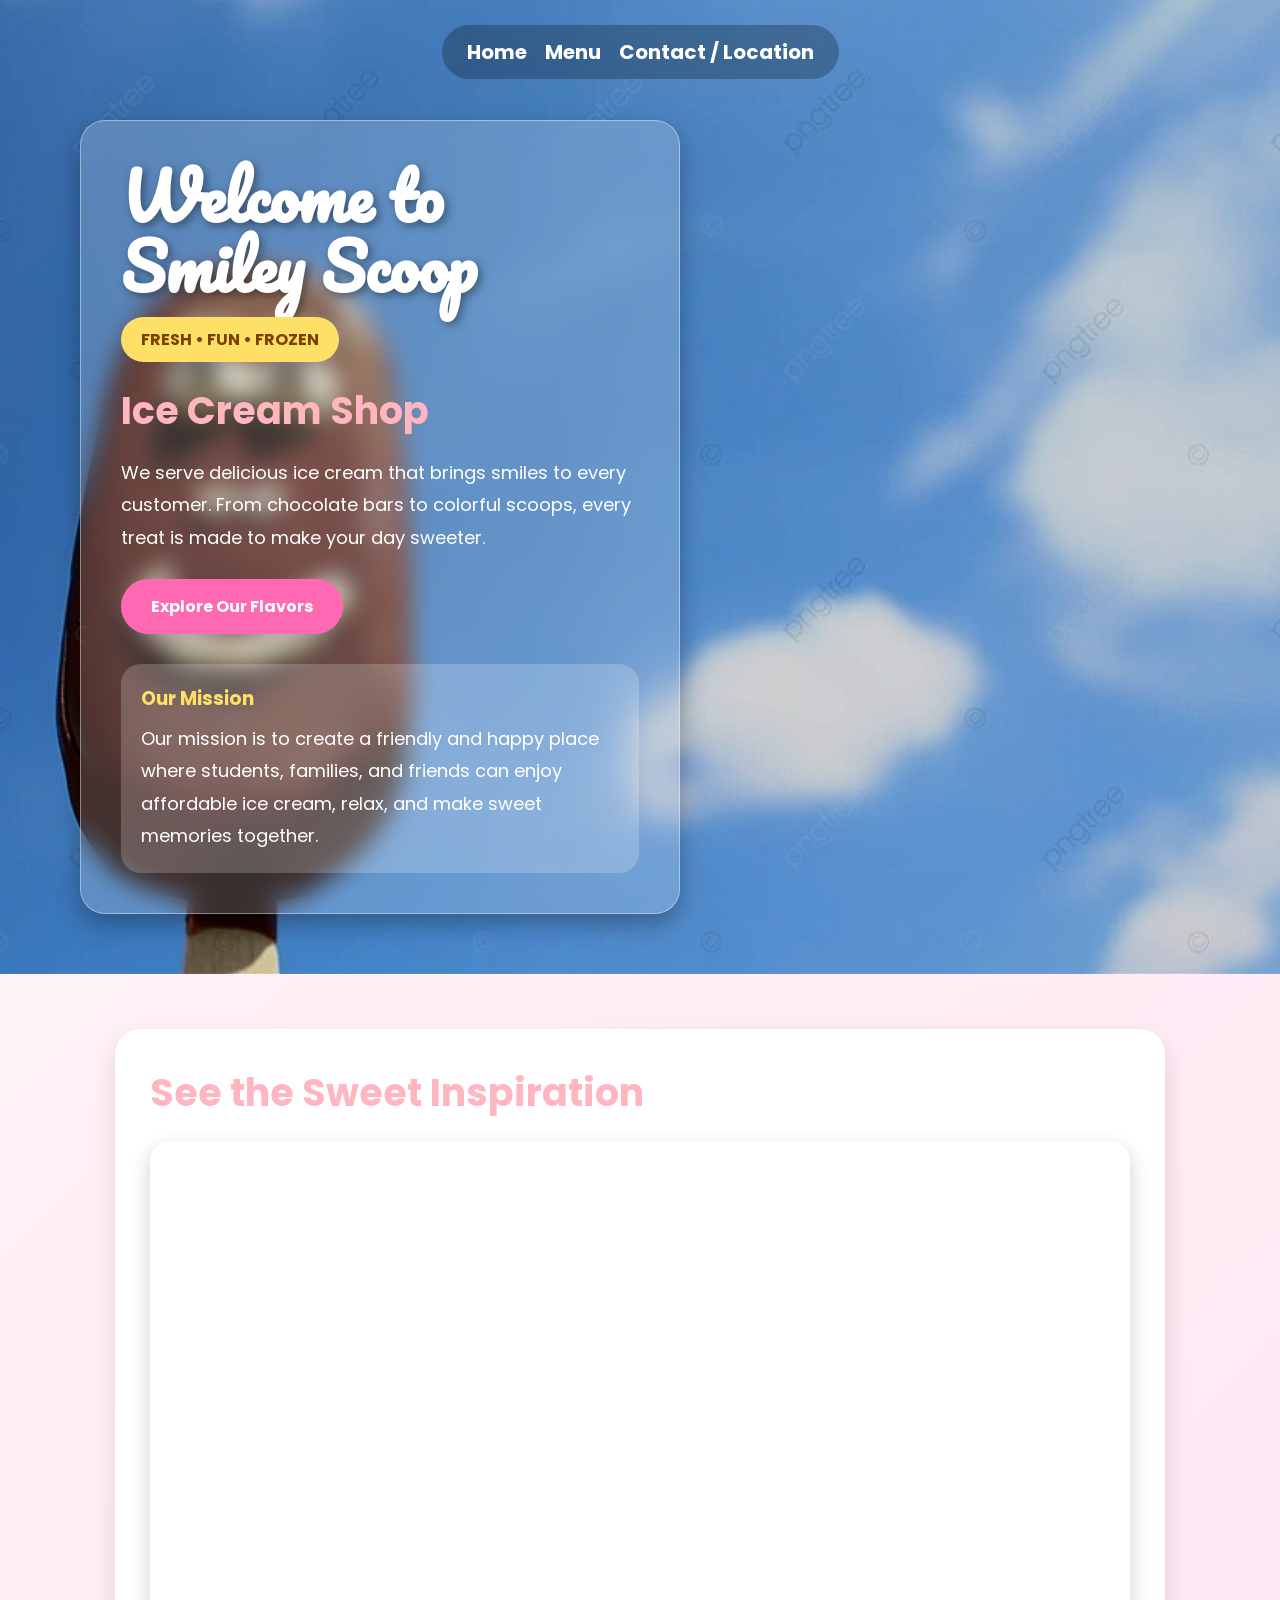
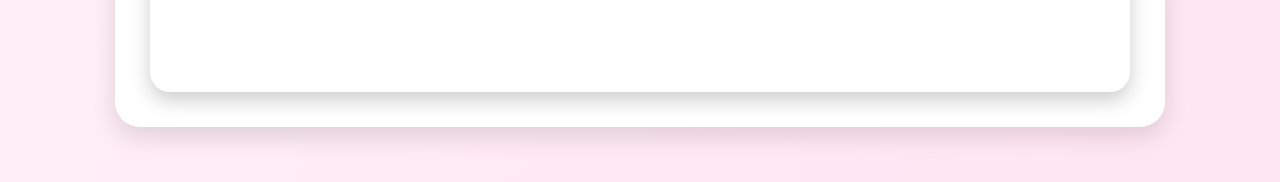
==== index.html @ 769e4f55 "Add files via upload" ====
<!DOCTYPE html>
<html lang="en">
<head>
    <meta charset="UTF-8">
    <meta name="viewport" content="width=device-width, initial-scale=1.0">
    <title>Smiley Scoop</title>
    <link rel="stylesheet" href="style.css">
    <link href="https://fonts.googleapis.com/css2?family=Pacifico&family=Poppins:wght@300;400;600;700&display=swap" rel="stylesheet">
</head>
<body>
<header>
    <nav>
        <a href="index.html">Home</a>
        <a href="menu.html">Menu</a>
        <a href="contact.html">Contact / Location</a>
    </nav>
</header>

<main>
    <section class="hero home-page">
        <div class="content-box">
            <h1>Welcome to<br>Smiley Scoop</h1>
            <span class="badge">FRESH • FUN • FROZEN</span>
            <h2>Ice Cream Shop</h2>
            <p>We serve delicious ice cream that brings smiles to every customer. From chocolate bars to colorful scoops, every treat is made to make your day sweeter.</p>
            <a href="menu.html" class="btn">Explore Our Flavors </a>

            <div class="mission">
                <h3> Our Mission</h3>
                <p>Our mission is to create a friendly and happy place where students, families, and friends can enjoy affordable ice cream, relax, and make sweet memories together.</p>
            </div>
        </div>
    </section>

    <section class="video-section">
        <div class="wide-box">
            <h2>See the Sweet Inspiration</h2>
            
            <div class="iframe-wrapper">
                <iframe src="https://www.youtube.com/embed/40yiEGPtCiY" title="Smiley Scoop inspiration video" allow="accelerometer; autoplay; clipboard-write; encrypted-media; gyroscope; picture-in-picture; web-share" allowfullscreen></iframe>
            </div>
        </div>
    </section>
</main>
</body>
</html>
---- style.css ----
*{margin:0;padding:0;box-sizing:border-box;}
body{font-family:'Poppins',sans-serif;background:#fff2f8;color:#3b2b2b;}
header{position:absolute;top:0;left:0;width:100%;padding:25px;z-index:10;text-align:center;}
nav{display:inline-flex;gap:18px;flex-wrap:wrap;justify-content:center;background:rgba(0,0,0,.25);padding:12px 25px;border-radius:40px;backdrop-filter:blur(8px);}
nav a{color:white;text-decoration:none;font-size:20px;font-weight:bold;}
nav a:hover{color:#ffe066;}
.hero{min-height:100vh;background-image:linear-gradient(rgba(0,0,0,.18),rgba(0,0,0,.18)),url("icecream-background.png");background-size:cover;background-position:center;display:flex;align-items:center;padding:120px 40px 60px 80px;}
.home-page{padding-left:80px;}
.content-box{width:600px;background:rgba(255,255,255,.18);backdrop-filter:blur(12px);padding:40px;border-radius:25px;color:white;border:1px solid rgba(255,255,255,.4);box-shadow:0 10px 25px rgba(0,0,0,.3);}
.content-box h1{font-family:'Pacifico',cursive;font-size:64px;line-height:1.1;margin-bottom:15px;text-shadow:3px 3px 10px rgba(0,0,0,.4);}
.badge{display:inline-block;background:#ffe066;color:#7b3f00;padding:10px 20px;border-radius:30px;font-weight:bold;margin-bottom:20px;}
.content-box h2,.wide-box h2{color:#ffb6c1;font-size:38px;margin-bottom:18px;}
.content-box p,.wide-box p{font-size:18px;line-height:1.8;}
.btn{display:inline-block;margin-top:25px;padding:15px 30px;background:#ff69b4;color:white;text-decoration:none;border-radius:40px;font-weight:bold;}
.btn:hover{background:#ff1493;}
.mission{margin-top:30px;background:rgba(255,255,255,.2);padding:20px;border-radius:20px;}
.mission h3{color:#ffe066;margin-bottom:10px;}
.contact-page,.menu-page{justify-content:center;padding-left:30px;padding-right:30px;}
.contact-box{width:1100px;margin-top:40px;}
.contact-grid{display:grid;grid-template-columns:repeat(2,1fr);gap:15px;margin-top:10px;}
.info-card{background:rgba(255,255,255,.22);padding:15px 20px;border-radius:18px;border:1px solid rgba(255,255,255,.3);}
.info-card h3{color:#ffe066;margin-bottom:8px;}
.info-card p{font-size:16px;}
.hours-section{margin-top:25px;}
.table-row{display:flex;gap:18px;align-items:flex-start;flex-wrap:wrap;}
table{flex:1;min-width:250px;border-collapse:collapse;background:rgba(255,255,255,.9);color:#3b2b2b;border-radius:14px;overflow:hidden;}
caption{background:#ff69b4;color:white;font-weight:700;padding:10px;}
th,td{border:1px solid #ffd1e6;padding:10px;text-align:center;font-size:14px;}
th{background:#ffe066;color:#7b3f00;}
.menu-box{width:1050px;}
.menu-category{margin-top:25px;}
.flavor-grid{display:grid;grid-template-columns:repeat(5,1fr);gap:18px;}
.flavor-card{background:rgba(255,255,255,.9);color:#3b2b2b;padding:15px;border-radius:20px;text-align:center;transition:.3s;}
.flavor-card:hover{transform:translateY(-5px);background:#fff8dc;}
.flavor-card img{width:100%;height:100px;object-fit:contain;margin-bottom:10px;}
.flavor-card h3{color:#ff1493;margin-bottom:8px;}
.flavor-card p{font-size:14px;line-height:1.5;}
.price-list{background:rgba(255,255,255,.22);border-radius:20px;padding:10px 20px;}
.price-row{display:flex;justify-content:space-between;gap:20px;border-bottom:1px solid rgba(255,255,255,.35);padding:12px 0;font-size:18px;}
.price-row:last-child{border-bottom:none;}
.price-row strong{color:#ffe066;}
.flexbox-section{background:rgba(255,255,255,.2);padding:22px;border-radius:22px;}
.two-column-list{display:flex;gap:25px;margin-top:15px;}
.two-column-list div{flex:1;background:rgba(255,255,255,.88);color:#3b2b2b;border-radius:18px;padding:20px;}
.two-column-list h3{color:#ff1493;margin-bottom:10px;}
.two-column-list ul{padding-left:22px;line-height:2;}
.video-section,.map-section{padding:55px 25px;background:linear-gradient(135deg,#fff2f8,#ffe6f2);}
.wide-box{max-width:1050px;margin:auto;background:white;padding:35px;border-radius:25px;box-shadow:0 10px 25px rgba(0,0,0,.12);}
.iframe-wrapper{position:relative;width:100%;padding-top:56.25%;margin-top:20px;border-radius:20px;overflow:hidden;box-shadow:0 8px 20px rgba(0,0,0,.2);}
.iframe-wrapper iframe{position:absolute;top:0;left:0;width:100%;height:100%;border:0;}
.map-grid{display:flex;gap:25px;margin-top:20px;}
.map-card{flex:1;background:#fff7fb;padding:18px;border-radius:20px;border:2px solid #ffd1e6;}
.map-card h3{color:#ff1493;margin-bottom:12px;}
.map-card iframe{width:100%;height:330px;border:0;border-radius:15px;}
@media (max-width:900px){
    header{position:static;background:#ff69b4;}
    .hero{padding:35px 20px;}
    .content-box,.contact-box,.menu-box{width:100%;}
    .content-box h1{font-size:48px;}
    .flavor-grid{grid-template-columns:repeat(2,1fr);}
    .contact-grid,.map-grid,.two-column-list{flex-direction:column;display:flex;}
}
@media (max-width:520px){.flavor-grid{grid-template-columns:1fr;}nav a{font-size:16px;}.price-row{font-size:15px;}}
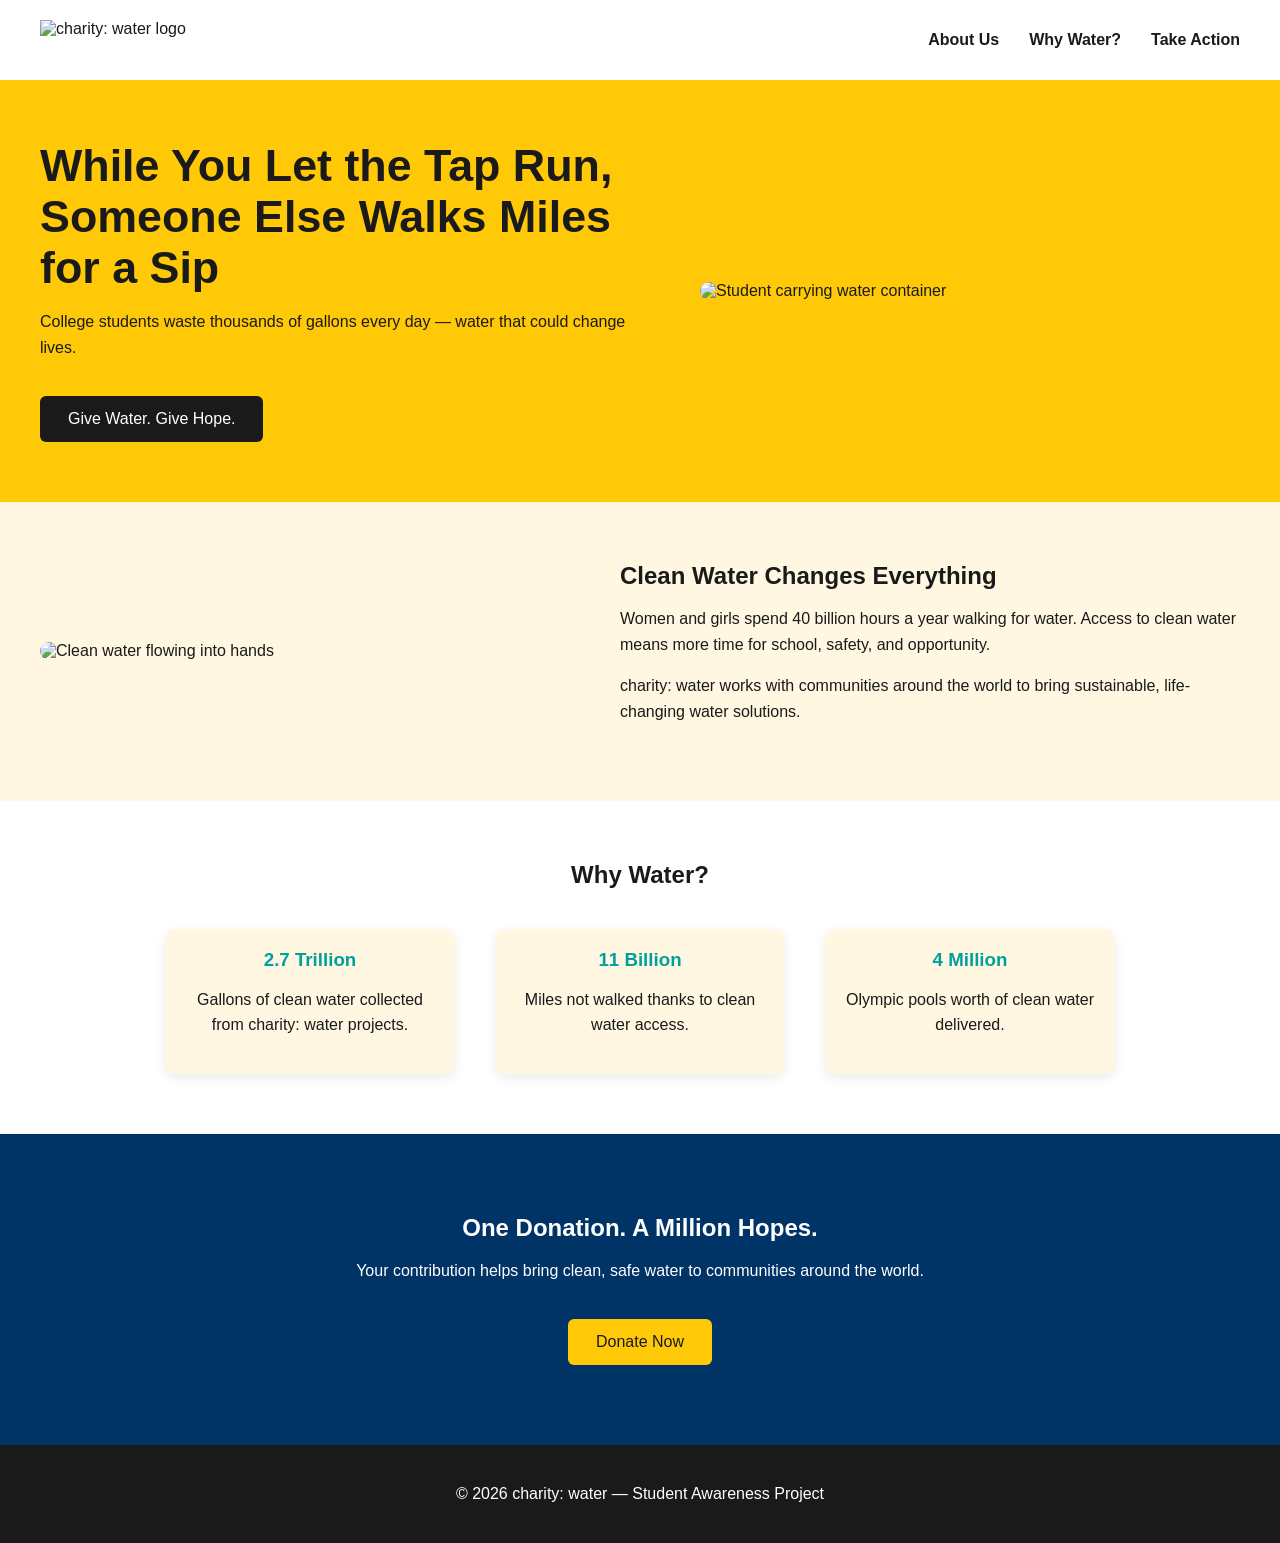
==== commit d85e9b0b: "Add files via upload" ====
--- a/index.html
+++ b/index.html
@@ -3,44 +3,72 @@
 <head>
     <meta charset="UTF-8">
     <meta name="viewport" content="width=device-width, initial-scale=1.0">
-    <title>Smiley Scoop</title>
+    <title>charity: water — College Action</title>
     <link rel="stylesheet" href="style.css">
-    <link href="https://fonts.googleapis.com/css2?family=Pacifico&family=Poppins:wght@300;400;600;700&display=swap" rel="stylesheet">
 </head>
+
 <body>
-<header>
-    <nav>
-        <a href="index.html">Home</a>
-        <a href="menu.html">Menu</a>
-        <a href="contact.html">Contact / Location</a>
+
+    <!-- NAVBAR -->
+    <nav class="navbar">
+        <img src="img/cw-logo.png" alt="charity: water logo" class="logo">
+        <ul>
+            <li><a href="#about">About Us</a></li>
+            <li><a href="#why-water">Why Water?</a></li>
+            <li><a href="#cta">Take Action</a></li>
+        </ul>
     </nav>
-</header>
 
-<main>
-    <section class="hero home-page">
-        <div class="content-box">
-            <h1>Welcome to<br>Smiley Scoop</h1>
-            <span class="badge">FRESH • FUN • FROZEN</span>
-            <h2>Ice Cream Shop</h2>
-            <p>We serve delicious ice cream that brings smiles to every customer. From chocolate bars to colorful scoops, every treat is made to make your day sweeter.</p>
-            <a href="menu.html" class="btn">Explore Our Flavors </a>
+    <!-- HERO SECTION -->
+    <header class="hero">
+        <div class="hero-text">
+            <h1>While You Let the Tap Run,<br>Someone Else Walks Miles for a Sip</h1>
+            <p>College students waste thousands of gallons every day — water that could change lives.</p>
+            <a href="#cta" class="btn-primary">Give Water. Give Hope.</a>
+        </div>
+        <img src="img/hero.jpg" alt="Student carrying water container" class="hero-img">
+    </header>
 
-            <div class="mission">
-                <h3> Our Mission</h3>
-                <p>Our mission is to create a friendly and happy place where students, families, and friends can enjoy affordable ice cream, relax, and make sweet memories together.</p>
+    <!-- STORY SECTION -->
+    <section id="about" class="story">
+        <img src="img/story.jpg" alt="Clean water flowing into hands">
+        <div class="story-text">
+            <h2>Clean Water Changes Everything</h2>
+            <p>Women and girls spend 40 billion hours a year walking for water. Access to clean water means more time for school, safety, and opportunity.</p>
+            <p>charity: water works with communities around the world to bring sustainable, life-changing water solutions.</p>
+        </div>
+    </section>
+
+    <!-- WHY WATER SECTION -->
+    <section id="why-water" class="why-water">
+        <h2>Why Water?</h2>
+        <div class="stats">
+            <div class="stat-box">
+                <h3>2.7 Trillion</h3>
+                <p>Gallons of clean water collected from charity: water projects.</p>
+            </div>
+            <div class="stat-box">
+                <h3>11 Billion</h3>
+                <p>Miles not walked thanks to clean water access.</p>
+            </div>
+            <div class="stat-box">
+                <h3>4 Million</h3>
+                <p>Olympic pools worth of clean water delivered.</p>
             </div>
         </div>
     </section>
 
-    <section class="video-section">
-        <div class="wide-box">
-            <h2>See the Sweet Inspiration</h2>
-            
-            <div class="iframe-wrapper">
-                <iframe src="https://www.youtube.com/embed/40yiEGPtCiY" title="Smiley Scoop inspiration video" allow="accelerometer; autoplay; clipboard-write; encrypted-media; gyroscope; picture-in-picture; web-share" allowfullscreen></iframe>
-            </div>
-        </div>
+    <!-- CTA SECTION -->
+    <section id="cta" class="cta">
+        <h2>One Donation. A Million Hopes.</h2>
+        <p>Your contribution helps bring clean, safe water to communities around the world.</p>
+        <a href="https://www.charitywater.org/donate" class="btn-primary">Donate Now</a>
     </section>
-</main>
+
+    <!-- FOOTER -->
+    <footer>
+        <p>© 2026 charity: water — Student Awareness Project</p>
+    </footer>
+
 </body>
 </html>
--- a/style.css
+++ b/style.css
@@ -1,63 +1,176 @@
-*{margin:0;padding:0;box-sizing:border-box;}
-body{font-family:'Poppins',sans-serif;background:#fff2f8;color:#3b2b2b;}
-header{position:absolute;top:0;left:0;width:100%;padding:25px;z-index:10;text-align:center;}
-nav{display:inline-flex;gap:18px;flex-wrap:wrap;justify-content:center;background:rgba(0,0,0,.25);padding:12px 25px;border-radius:40px;backdrop-filter:blur(8px);}
-nav a{color:white;text-decoration:none;font-size:20px;font-weight:bold;}
-nav a:hover{color:#ffe066;}
-.hero{min-height:100vh;background-image:linear-gradient(rgba(0,0,0,.18),rgba(0,0,0,.18)),url("icecream-background.png");background-size:cover;background-position:center;display:flex;align-items:center;padding:120px 40px 60px 80px;}
-.home-page{padding-left:80px;}
-.content-box{width:600px;background:rgba(255,255,255,.18);backdrop-filter:blur(12px);padding:40px;border-radius:25px;color:white;border:1px solid rgba(255,255,255,.4);box-shadow:0 10px 25px rgba(0,0,0,.3);}
-.content-box h1{font-family:'Pacifico',cursive;font-size:64px;line-height:1.1;margin-bottom:15px;text-shadow:3px 3px 10px rgba(0,0,0,.4);}
-.badge{display:inline-block;background:#ffe066;color:#7b3f00;padding:10px 20px;border-radius:30px;font-weight:bold;margin-bottom:20px;}
-.content-box h2,.wide-box h2{color:#ffb6c1;font-size:38px;margin-bottom:18px;}
-.content-box p,.wide-box p{font-size:18px;line-height:1.8;}
-.btn{display:inline-block;margin-top:25px;padding:15px 30px;background:#ff69b4;color:white;text-decoration:none;border-radius:40px;font-weight:bold;}
-.btn:hover{background:#ff1493;}
-.mission{margin-top:30px;background:rgba(255,255,255,.2);padding:20px;border-radius:20px;}
-.mission h3{color:#ffe066;margin-bottom:10px;}
-.contact-page,.menu-page{justify-content:center;padding-left:30px;padding-right:30px;}
-.contact-box{width:1100px;margin-top:40px;}
-.contact-grid{display:grid;grid-template-columns:repeat(2,1fr);gap:15px;margin-top:10px;}
-.info-card{background:rgba(255,255,255,.22);padding:15px 20px;border-radius:18px;border:1px solid rgba(255,255,255,.3);}
-.info-card h3{color:#ffe066;margin-bottom:8px;}
-.info-card p{font-size:16px;}
-.hours-section{margin-top:25px;}
-.table-row{display:flex;gap:18px;align-items:flex-start;flex-wrap:wrap;}
-table{flex:1;min-width:250px;border-collapse:collapse;background:rgba(255,255,255,.9);color:#3b2b2b;border-radius:14px;overflow:hidden;}
-caption{background:#ff69b4;color:white;font-weight:700;padding:10px;}
-th,td{border:1px solid #ffd1e6;padding:10px;text-align:center;font-size:14px;}
-th{background:#ffe066;color:#7b3f00;}
-.menu-box{width:1050px;}
-.menu-category{margin-top:25px;}
-.flavor-grid{display:grid;grid-template-columns:repeat(5,1fr);gap:18px;}
-.flavor-card{background:rgba(255,255,255,.9);color:#3b2b2b;padding:15px;border-radius:20px;text-align:center;transition:.3s;}
-.flavor-card:hover{transform:translateY(-5px);background:#fff8dc;}
-.flavor-card img{width:100%;height:100px;object-fit:contain;margin-bottom:10px;}
-.flavor-card h3{color:#ff1493;margin-bottom:8px;}
-.flavor-card p{font-size:14px;line-height:1.5;}
-.price-list{background:rgba(255,255,255,.22);border-radius:20px;padding:10px 20px;}
-.price-row{display:flex;justify-content:space-between;gap:20px;border-bottom:1px solid rgba(255,255,255,.35);padding:12px 0;font-size:18px;}
-.price-row:last-child{border-bottom:none;}
-.price-row strong{color:#ffe066;}
-.flexbox-section{background:rgba(255,255,255,.2);padding:22px;border-radius:22px;}
-.two-column-list{display:flex;gap:25px;margin-top:15px;}
-.two-column-list div{flex:1;background:rgba(255,255,255,.88);color:#3b2b2b;border-radius:18px;padding:20px;}
-.two-column-list h3{color:#ff1493;margin-bottom:10px;}
-.two-column-list ul{padding-left:22px;line-height:2;}
-.video-section,.map-section{padding:55px 25px;background:linear-gradient(135deg,#fff2f8,#ffe6f2);}
-.wide-box{max-width:1050px;margin:auto;background:white;padding:35px;border-radius:25px;box-shadow:0 10px 25px rgba(0,0,0,.12);}
-.iframe-wrapper{position:relative;width:100%;padding-top:56.25%;margin-top:20px;border-radius:20px;overflow:hidden;box-shadow:0 8px 20px rgba(0,0,0,.2);}
-.iframe-wrapper iframe{position:absolute;top:0;left:0;width:100%;height:100%;border:0;}
-.map-grid{display:flex;gap:25px;margin-top:20px;}
-.map-card{flex:1;background:#fff7fb;padding:18px;border-radius:20px;border:2px solid #ffd1e6;}
-.map-card h3{color:#ff1493;margin-bottom:12px;}
-.map-card iframe{width:100%;height:330px;border:0;border-radius:15px;}
-@media (max-width:900px){
-    header{position:static;background:#ff69b4;}
-    .hero{padding:35px 20px;}
-    .content-box,.contact-box,.menu-box{width:100%;}
-    .content-box h1{font-size:48px;}
-    .flavor-grid{grid-template-columns:repeat(2,1fr);}
-    .contact-grid,.map-grid,.two-column-list{flex-direction:column;display:flex;}
+/* GLOBAL STYLES */
+body {
+    margin: 0;
+    font-family: Arial, sans-serif;
+    background-color: #FFF7E1;
+    color: #1A1A1A;
 }
-@media (max-width:520px){.flavor-grid{grid-template-columns:1fr;}nav a{font-size:16px;}.price-row{font-size:15px;}}
+
+h1, h2, h3 {
+    margin: 0;
+    font-weight: 700;
+}
+
+p {
+    line-height: 1.6;
+}
+
+/* NAVBAR */
+.navbar {
+    display: flex;
+    justify-content: space-between;
+    align-items: center;
+    padding: 20px 40px;
+    background-color: #ffffff;
+}
+
+.logo {
+    height: 40px;
+}
+
+.navbar ul {
+    display: flex;
+    gap: 30px;
+    list-style: none;
+    margin: 0;
+    padding: 0;
+}
+
+.navbar a {
+    text-decoration: none;
+    color: #1A1A1A;
+    font-weight: bold;
+}
+
+.navbar a:hover {
+    color: #00A19D;
+}
+
+/* HERO */
+.hero {
+    display: flex;
+    align-items: center;
+    gap: 40px;
+    padding: 60px 40px;
+    background-color: #FFC907;
+}
+
+.hero-text {
+    flex: 1;
+}
+
+.hero-text h1 {
+    font-size: 2.8rem;
+}
+
+.hero-img {
+    width: 45%;
+    border-radius: 10px;
+}
+
+/* BUTTON */
+.btn-primary {
+    display: inline-block;
+    margin-top: 20px;
+    padding: 14px 28px;
+    background-color: #1A1A1A;
+    color: white;
+    text-decoration: none;
+    border-radius: 6px;
+    transition: 0.3s ease;
+}
+
+.btn-primary:hover {
+    background-color: #333333;
+    transform: scale(1.05);
+}
+
+/* STORY SECTION */
+.story {
+    display: flex;
+    align-items: center;
+    padding: 60px 40px;
+    gap: 40px;
+}
+
+.story img {
+    width: 45%;
+    border-radius: 10px;
+}
+
+.story-text {
+    flex: 1;
+}
+
+/* WHY WATER */
+.why-water {
+    padding: 60px 40px;
+    text-align: center;
+    background-color: #ffffff;
+}
+
+.stats {
+    display: flex;
+    justify-content: center;
+    gap: 40px;
+    margin-top: 40px;
+}
+
+.stat-box {
+    background-color: #FFF7E1;
+    padding: 20px;
+    border-radius: 10px;
+    width: 250px;
+    box-shadow: 0 4px 12px rgba(0,0,0,0.08);
+}
+
+.stat-box h3 {
+    color: #00A19D;
+}
+
+/* CTA */
+.cta {
+    text-align: center;
+    padding: 80px 40px;
+    background-color: #003366;
+    color: white;
+}
+
+.cta .btn-primary {
+    background-color: #FFC907;
+    color: #1A1A1A;
+}
+
+.cta .btn-primary:hover {
+    background-color: #FFD84A;
+}
+
+/* FOOTER */
+footer {
+    text-align: center;
+    padding: 20px;
+    background-color: #1A1A1A;
+    color: white;
+}
+
+/* RESPONSIVE */
+@media (max-width: 900px) {
+    .navbar {
+        flex-direction: column;
+        gap: 15px;
+    }
+
+    .hero, .story {
+        flex-direction: column;
+        text-align: center;
+    }
+
+    .hero-img, .story img {
+        width: 100%;
+    }
+
+    .stats {
+        flex-direction: column;
+        align-items: center;
+    }
+}
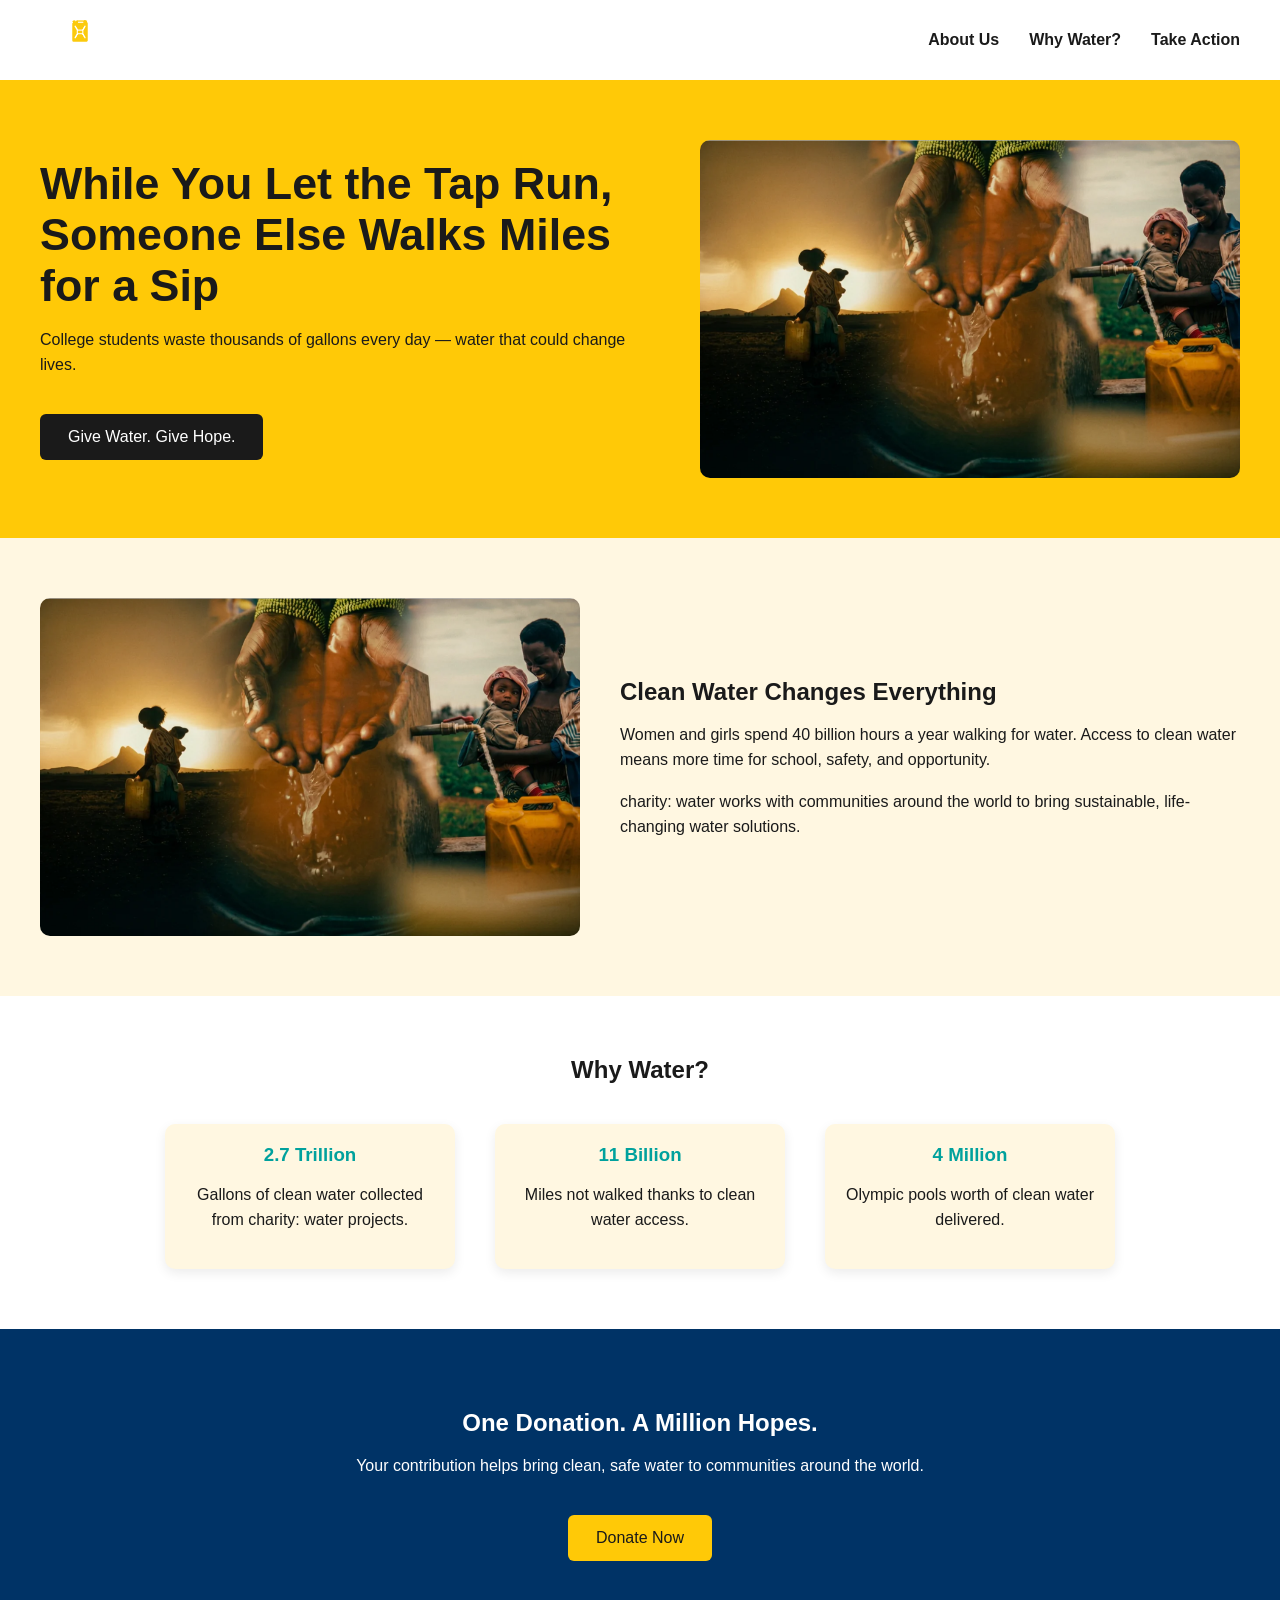
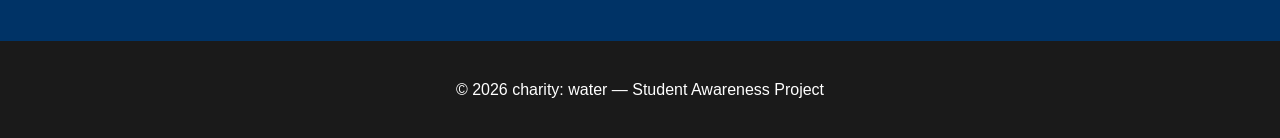
==== commit d634ef7d: "Update index.html" ====
--- a/index.html
+++ b/index.html
@@ -11,7 +11,8 @@
 
     <!-- NAVBAR -->
     <nav class="navbar">
-        <img src="img/cw-logo.png" alt="charity: water logo" class="logo">
+        <img src="cw-logo.png" alt="charity: water logo" class="logo">
+
         <ul>
             <li><a href="#about">About Us</a></li>
             <li><a href="#why-water">Why Water?</a></li>
@@ -23,46 +24,87 @@
     <header class="hero">
         <div class="hero-text">
             <h1>While You Let the Tap Run,<br>Someone Else Walks Miles for a Sip</h1>
-            <p>College students waste thousands of gallons every day — water that could change lives.</p>
-            <a href="#cta" class="btn-primary">Give Water. Give Hope.</a>
+
+            <p>
+                College students waste thousands of gallons every day —
+                water that could change lives.
+            </p>
+
+            <a href="#cta" class="btn-primary">
+                Give Water. Give Hope.
+            </a>
         </div>
-        <img src="img/hero.jpg" alt="Student carrying water container" class="hero-img">
+
+        <img src="hero.jpg"
+             alt="Student carrying water container"
+             class="hero-img">
     </header>
 
     <!-- STORY SECTION -->
     <section id="about" class="story">
-        <img src="img/story.jpg" alt="Clean water flowing into hands">
+
+        <img src="story.jpg"
+             alt="Clean water flowing into hands">
+
         <div class="story-text">
             <h2>Clean Water Changes Everything</h2>
-            <p>Women and girls spend 40 billion hours a year walking for water. Access to clean water means more time for school, safety, and opportunity.</p>
-            <p>charity: water works with communities around the world to bring sustainable, life-changing water solutions.</p>
+
+            <p>
+                Women and girls spend 40 billion hours a year walking for water.
+                Access to clean water means more time for school, safety,
+                and opportunity.
+            </p>
+
+            <p>
+                charity: water works with communities around the world
+                to bring sustainable, life-changing water solutions.
+            </p>
         </div>
+
     </section>
 
     <!-- WHY WATER SECTION -->
     <section id="why-water" class="why-water">
+
         <h2>Why Water?</h2>
+
         <div class="stats">
+
             <div class="stat-box">
                 <h3>2.7 Trillion</h3>
                 <p>Gallons of clean water collected from charity: water projects.</p>
             </div>
+
             <div class="stat-box">
                 <h3>11 Billion</h3>
                 <p>Miles not walked thanks to clean water access.</p>
             </div>
+
             <div class="stat-box">
                 <h3>4 Million</h3>
                 <p>Olympic pools worth of clean water delivered.</p>
             </div>
+
         </div>
+
     </section>
 
-    <!-- CTA SECTION -->
+    <!-- CTA -->
     <section id="cta" class="cta">
+
         <h2>One Donation. A Million Hopes.</h2>
-        <p>Your contribution helps bring clean, safe water to communities around the world.</p>
-        <a href="https://www.charitywater.org/donate" class="btn-primary">Donate Now</a>
+
+        <p>
+            Your contribution helps bring clean, safe water
+            to communities around the world.
+        </p>
+
+        <a href="https://www.charitywater.org/donate"
+           target="_blank"
+           class="btn-primary">
+            Donate Now
+        </a>
+
     </section>
 
     <!-- FOOTER -->
